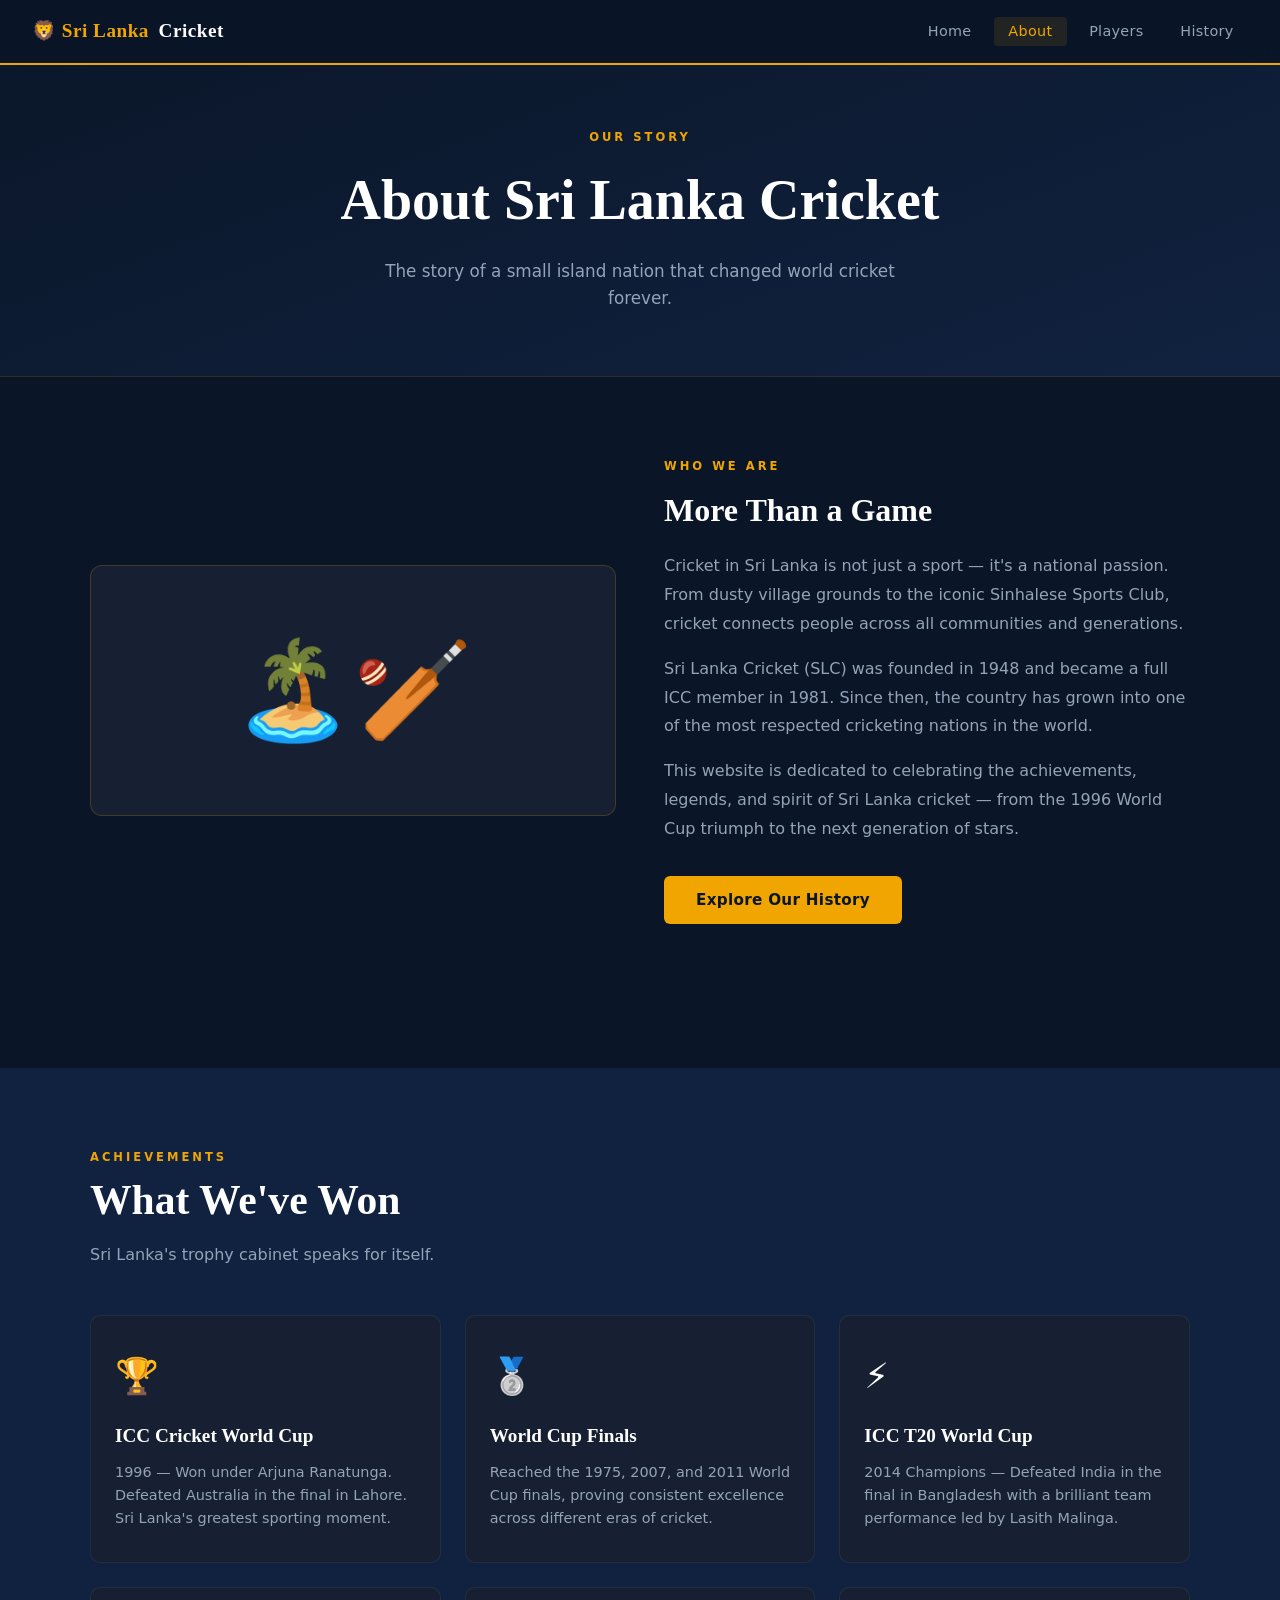
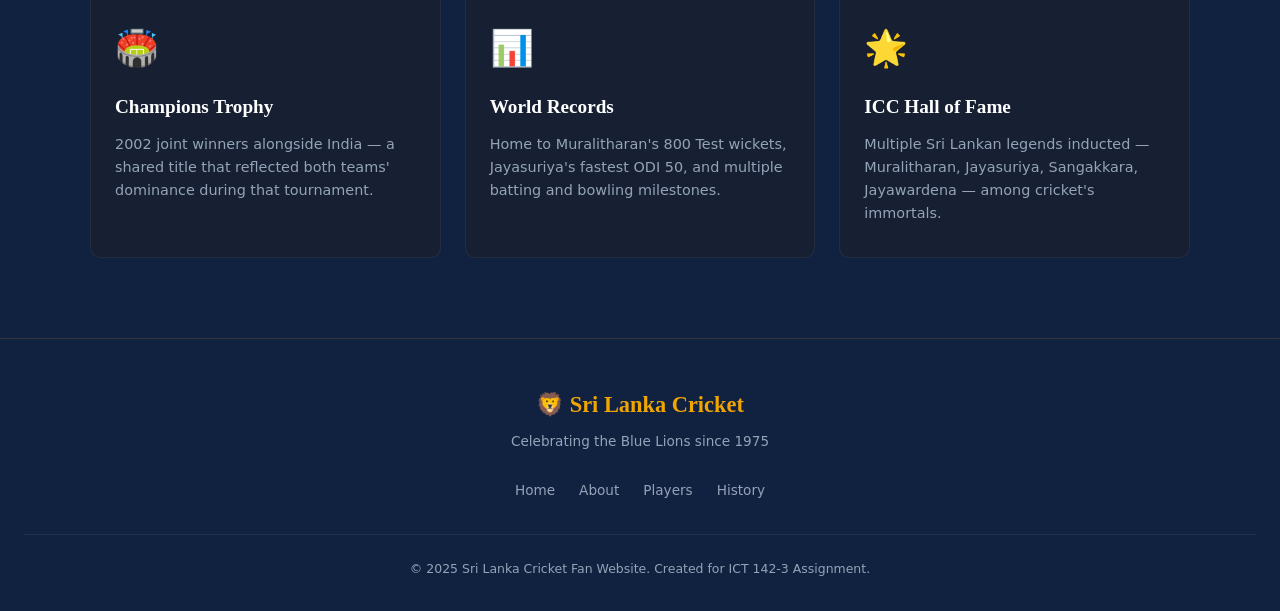
==== pages/about.html @ 24f9a492 "First Commit" ====
<!DOCTYPE html>
<html lang="en">
<head>
  <meta charset="UTF-8" />
  <meta name="viewport" content="width=device-width, initial-scale=1.0" />
  <title>Sri Lanka Cricket | About</title>
  <link rel="stylesheet" href="../css/style.css" />
</head>
<body>

  <nav>
    <a href="../index.html" class="nav-logo">🦁 Sri Lanka <span>Cricket</span></a>
    <ul class="nav-links">
      <li><a href="../index.html">Home</a></li>
      <li><a href="about.html">About</a></li>
      <li><a href="players.html">Players</a></li>
      <li><a href="history.html">History</a></li>
    </ul>
    <button class="hamburger" aria-label="Menu">
      <span></span><span></span><span></span>
    </button>
  </nav>

  <div class="page-hero">
    <div class="section-label">Our Story</div>
    <h1>About Sri Lanka Cricket</h1>
    <p>The story of a small island nation that changed world cricket forever.</p>
  </div>


  <section>
    <div class="container">
      <div class="about-grid">
        <div class="about-visual">🏝️🏏</div>
        <div class="about-text">
          <div class="section-label">Who We Are</div>
          <h2>More Than a Game</h2>
          <p>Cricket in Sri Lanka is not just a sport — it's a national passion. From dusty village grounds to the iconic Sinhalese Sports Club, cricket connects people across all communities and generations.</p>
          <p>Sri Lanka Cricket (SLC) was founded in 1948 and became a full ICC member in 1981. Since then, the country has grown into one of the most respected cricketing nations in the world.</p>
          <p>This website is dedicated to celebrating the achievements, legends, and spirit of Sri Lanka cricket — from the 1996 World Cup triumph to the next generation of stars.</p>
          <a href="history.html" class="btn btn-gold" style="margin-top: 1rem; display: inline-block;">Explore Our History</a>
        </div>
      </div>
    </div>
  </section>

  <section style="background: var(--navy-mid);">
    <div class="container">
      <div class="section-label">Achievements</div>
      <h2 class="section-title">What We've Won</h2>
      <p class="section-sub">Sri Lanka's trophy cabinet speaks for itself.</p>
      <div class="cards-grid">
        <div class="card">
          <div class="card-icon">🏆</div>
          <h3>ICC Cricket World Cup</h3>
          <p>1996 — Won under Arjuna Ranatunga. Defeated Australia in the final in Lahore. Sri Lanka's greatest sporting moment.</p>
        </div>
        <div class="card">
          <div class="card-icon">🥈</div>
          <h3>World Cup Finals</h3>
          <p>Reached the 1975, 2007, and 2011 World Cup finals, proving consistent excellence across different eras of cricket.</p>
        </div>
        <div class="card">
          <div class="card-icon">⚡</div>
          <h3>ICC T20 World Cup</h3>
          <p>2014 Champions — Defeated India in the final in Bangladesh with a brilliant team performance led by Lasith Malinga.</p>
        </div>
        <div class="card">
          <div class="card-icon">🏟️</div>
          <h3>Champions Trophy</h3>
          <p>2002 joint winners alongside India — a shared title that reflected both teams' dominance during that tournament.</p>
        </div>
        <div class="card">
          <div class="card-icon">📊</div>
          <h3>World Records</h3>
          <p>Home to Muralitharan's 800 Test wickets, Jayasuriya's fastest ODI 50, and multiple batting and bowling milestones.</p>
        </div>
        <div class="card">
          <div class="card-icon">🌟</div>
          <h3>ICC Hall of Fame</h3>
          <p>Multiple Sri Lankan legends inducted — Muralitharan, Jayasuriya, Sangakkara, Jayawardena — among cricket's immortals.</p>
        </div>
      </div>
    </div>
  </section>


  <footer>
    <div class="footer-logo">🦁 Sri Lanka Cricket</div>
    <div class="footer-tagline">Celebrating the Blue Lions since 1975</div>
    <ul class="footer-links">
      <li><a href="../index.html">Home</a></li>
      <li><a href="about.html">About</a></li>
      <li><a href="players.html">Players</a></li>
      <li><a href="history.html">History</a></li>
    </ul>
    <div class="footer-copy">© 2025 Sri Lanka Cricket Fan Website. Created for ICT 142-3 Assignment.</div>
  </footer>

  <script src="../js/main.js"></script>
</body>
</html>
---- css/style.css ----
* {
  margin: 0;
  padding: 0;
  box-sizing: border-box;
}

:root {
  --navy: #0a1628;
  --navy-mid: #112240;
  --gold: #f0a500;
  --gold-light: #ffd166;
  --blue: #1a56db;
  --blue-light: #3b82f6;
  --white: #ffffff;
  --gray: #94a3b8;
  --gray-light: #e2e8f0;
  --card-bg: #162032;
  --font-display: 'Georgia', serif;
  --font-body: 'Segoe UI', system-ui, sans-serif;
}

html { scroll-behavior: smooth; }

body {
  font-family: var(--font-body);
  background-color: var(--navy);
  color: var(--white);
  line-height: 1.6;
}


nav {
  position: fixed;
  top: 0; left: 0; right: 0;
  z-index: 1000;
  background: rgba(10, 22, 40, 0.95);
  backdrop-filter: blur(10px);
  border-bottom: 2px solid var(--gold);
  padding: 0 2rem;
  display: flex;
  align-items: center;
  justify-content: space-between;
  height: 65px;
}

.nav-logo {
  display: flex;
  align-items: center;
  gap: 0.6rem;
  text-decoration: none;
  font-family: var(--font-display);
  font-size: 1.2rem;
  font-weight: bold;
  color: var(--gold);
  letter-spacing: 0.5px;
}

.nav-logo span { color: var(--white); }

.nav-links {
  display: flex;
  list-style: none;
  gap: 0.5rem;
}

.nav-links a {
  text-decoration: none;
  color: var(--gray);
  padding: 0.4rem 0.9rem;
  border-radius: 4px;
  font-size: 0.9rem;
  font-weight: 500;
  transition: all 0.2s;
  letter-spacing: 0.3px;
}

.nav-links a:hover,
.nav-links a.active {
  color: var(--gold);
  background: rgba(240, 165, 0, 0.1);
}

.hamburger {
  display: none;
  flex-direction: column;
  gap: 5px;
  cursor: pointer;
  background: none;
  border: none;
  padding: 4px;
}

.hamburger span {
  display: block;
  width: 25px;
  height: 2px;
  background: var(--gold);
  transition: all 0.3s;
}

/
.hero {
  min-height: 100vh;
  display: flex;
  align-items: center;
  justify-content: center;
  text-align: center;
  padding: 6rem 1.5rem 4rem;
  background:
    linear-gradient(160deg, rgba(10,22,40,0.92) 0%, rgba(17,34,64,0.95) 100%),
    url('https://images.unsplash.com/photo-1540747913346-19e32dc3e97e?w=1400') center/cover no-repeat;
  position: relative;
  overflow: hidden;
}

.hero::before {
  content: '';
  position: absolute;
  bottom: -2px; left: 0; right: 0;
  height: 80px;
  background: linear-gradient(to bottom, transparent, var(--navy));
}

.hero-eyebrow {
  display: inline-block;
  font-size: 0.75rem;
  font-weight: 700;
  letter-spacing: 3px;
  text-transform: uppercase;
  color: var(--gold);
  border: 1px solid rgba(240,165,0,0.4);
  padding: 0.3rem 1rem;
  border-radius: 20px;
  margin-bottom: 1.5rem;
}

.hero h1 {
  font-family: var(--font-display);
  font-size: clamp(2.2rem, 6vw, 4.5rem);
  font-weight: bold;
  line-height: 1.1;
  margin-bottom: 1.2rem;
  letter-spacing: -0.5px;
}

.hero h1 em {
  font-style: normal;
  color: var(--gold);
}

.hero p {
  font-size: clamp(1rem, 2vw, 1.2rem);
  color: var(--gray);
  max-width: 560px;
  margin: 0 auto 2.5rem;
}

.hero-btns {
  display: flex;
  gap: 1rem;
  justify-content: center;
  flex-wrap: wrap;
}

.btn {
  display: inline-block;
  text-decoration: none;
  padding: 0.75rem 2rem;
  border-radius: 6px;
  font-weight: 600;
  font-size: 0.95rem;
  cursor: pointer;
  border: none;
  transition: all 0.25s;
  letter-spacing: 0.3px;
}

.btn-gold {
  background: var(--gold);
  color: var(--navy);
}

.btn-gold:hover {
  background: var(--gold-light);
  transform: translateY(-2px);
  box-shadow: 0 6px 20px rgba(240,165,0,0.3);
}

.btn-outline {
  background: transparent;
  color: var(--white);
  border: 1.5px solid rgba(255,255,255,0.3);
}

.btn-outline:hover {
  border-color: var(--gold);
  color: var(--gold);
}

section {
  padding: 5rem 1.5rem;
}

.container {
  max-width: 1100px;
  margin: 0 auto;
}

.section-label {
  font-size: 0.72rem;
  font-weight: 700;
  letter-spacing: 3px;
  text-transform: uppercase;
  color: var(--gold);
  margin-bottom: 0.6rem;
}

.section-title {
  font-family: var(--font-display);
  font-size: clamp(1.8rem, 4vw, 2.6rem);
  font-weight: bold;
  margin-bottom: 1rem;
  line-height: 1.2;
}

.section-sub {
  color: var(--gray);
  max-width: 600px;
  margin-bottom: 3rem;
  font-size: 1rem;
}

.stats-bar {
  background: var(--gold);
  padding: 1.5rem;
  display: flex;
  justify-content: center;
  gap: 3rem;
  flex-wrap: wrap;
}

.stat-item { text-align: center; }

.stat-num {
  display: block;
  font-family: var(--font-display);
  font-size: 2rem;
  font-weight: bold;
  color: var(--navy);
  line-height: 1;
}

.stat-label {
  font-size: 0.75rem;
  font-weight: 600;
  color: var(--navy-mid);
  letter-spacing: 1px;
  text-transform: uppercase;
}

.cards-grid {
  display: grid;
  grid-template-columns: repeat(auto-fit, minmax(280px, 1fr));
  gap: 1.5rem;
}

.card {
  background: var(--card-bg);
  border-radius: 10px;
  padding: 2rem 1.5rem;
  border: 1px solid rgba(255,255,255,0.06);
  transition: transform 0.25s, border-color 0.25s;
}

.card:hover {
  transform: translateY(-4px);
  border-color: rgba(240,165,0,0.3);
}

.card-icon {
  font-size: 2.2rem;
  margin-bottom: 1rem;
}

.card h3 {
  font-family: var(--font-display);
  font-size: 1.2rem;
  margin-bottom: 0.6rem;
  color: var(--white);
}

.card p {
  color: var(--gray);
  font-size: 0.9rem;
  line-height: 1.6;
}

.players-grid {
  display: grid;
  grid-template-columns: repeat(auto-fit, minmax(220px, 1fr));
  gap: 1.5rem;
}

.player-card {
  background: var(--card-bg);
  border-radius: 12px;
  overflow: hidden;
  border: 1px solid rgba(255,255,255,0.06);
  transition: transform 0.25s, border-color 0.25s;
  text-align: center;
}

.player-card:hover {
  transform: translateY(-5px);
  border-color: var(--gold);
}

.player-avatar {
  width: 100%;
  height: 160px;
  display: flex;
  align-items: center;
  justify-content: center;
  font-size: 4rem;
  background: linear-gradient(135deg, var(--navy-mid), var(--card-bg));
}

.player-info {
  padding: 1.2rem 1rem;
}

.player-info h3 {
  font-family: var(--font-display);
  font-size: 1.05rem;
  margin-bottom: 0.2rem;
}

.player-role {
  font-size: 0.78rem;
  color: var(--gold);
  font-weight: 600;
  letter-spacing: 1px;
  text-transform: uppercase;
  margin-bottom: 0.8rem;
}

.player-stats {
  display: flex;
  justify-content: center;
  gap: 1.5rem;
}

.p-stat { text-align: center; }

.p-stat-num {
  display: block;
  font-size: 1.1rem;
  font-weight: bold;
  color: var(--gold-light);
}

.p-stat-label {
  font-size: 0.7rem;
  color: var(--gray);
  text-transform: uppercase;
}

.page-hero {
  padding: 8rem 1.5rem 4rem;
  text-align: center;
  background: linear-gradient(160deg, var(--navy) 0%, var(--navy-mid) 100%);
  border-bottom: 1px solid rgba(240,165,0,0.15);
}

.page-hero h1 {
  font-family: var(--font-display);
  font-size: clamp(2rem, 5vw, 3.5rem);
  margin-bottom: 0.8rem;
}

.page-hero p {
  color: var(--gray);
  font-size: 1.05rem;
  max-width: 550px;
  margin: 0 auto;
}

.about-grid {
  display: grid;
  grid-template-columns: 1fr 1fr;
  gap: 3rem;
  align-items: center;
  margin-bottom: 4rem;
}

.about-visual {
  background: var(--card-bg);
  border: 1px solid rgba(240,165,0,0.2);
  border-radius: 12px;
  padding: 3rem;
  text-align: center;
  font-size: 6rem;
}

.about-text h2 {
  font-family: var(--font-display);
  font-size: 2rem;
  margin-bottom: 1rem;
}

.about-text p {
  color: var(--gray);
  margin-bottom: 1rem;
  line-height: 1.8;
}

footer {
  background: var(--navy-mid);
  border-top: 1px solid rgba(240,165,0,0.15);
  padding: 3rem 1.5rem 2rem;
  text-align: center;
}

.footer-logo {
  font-family: var(--font-display);
  font-size: 1.4rem;
  font-weight: bold;
  color: var(--gold);
  margin-bottom: 0.5rem;
}

.footer-tagline {
  color: var(--gray);
  font-size: 0.85rem;
  margin-bottom: 1.5rem;
}

.footer-links {
  display: flex;
  justify-content: center;
  gap: 1.5rem;
  list-style: none;
  margin-bottom: 2rem;
  flex-wrap: wrap;
}

.footer-links a {
  color: var(--gray);
  text-decoration: none;
  font-size: 0.85rem;
  transition: color 0.2s;
}

.footer-links a:hover { color: var(--gold); }

.footer-copy {
  color: var(--gray);
  font-size: 0.78rem;
  border-top: 1px solid rgba(255,255,255,0.06);
  padding-top: 1.5rem;
}

@media (max-width: 768px) {
  .nav-links {
    display: none;
    position: absolute;
    top: 65px;
    left: 0; right: 0;
    background: var(--navy);
    flex-direction: column;
    padding: 1rem;
    border-bottom: 2px solid var(--gold);
  }

  .nav-links.open { display: flex; }

  .hamburger { display: flex; }

  .contact-grid,
  .about-grid { grid-template-columns: 1fr; }

  .form-row { grid-template-columns: 1fr; }

  .stats-bar { gap: 1.5rem; }

  .timeline::before { left: 15px; }
  .timeline-dot { width: 32px; height: 32px; min-width: 32px; font-size: 1rem; }
}
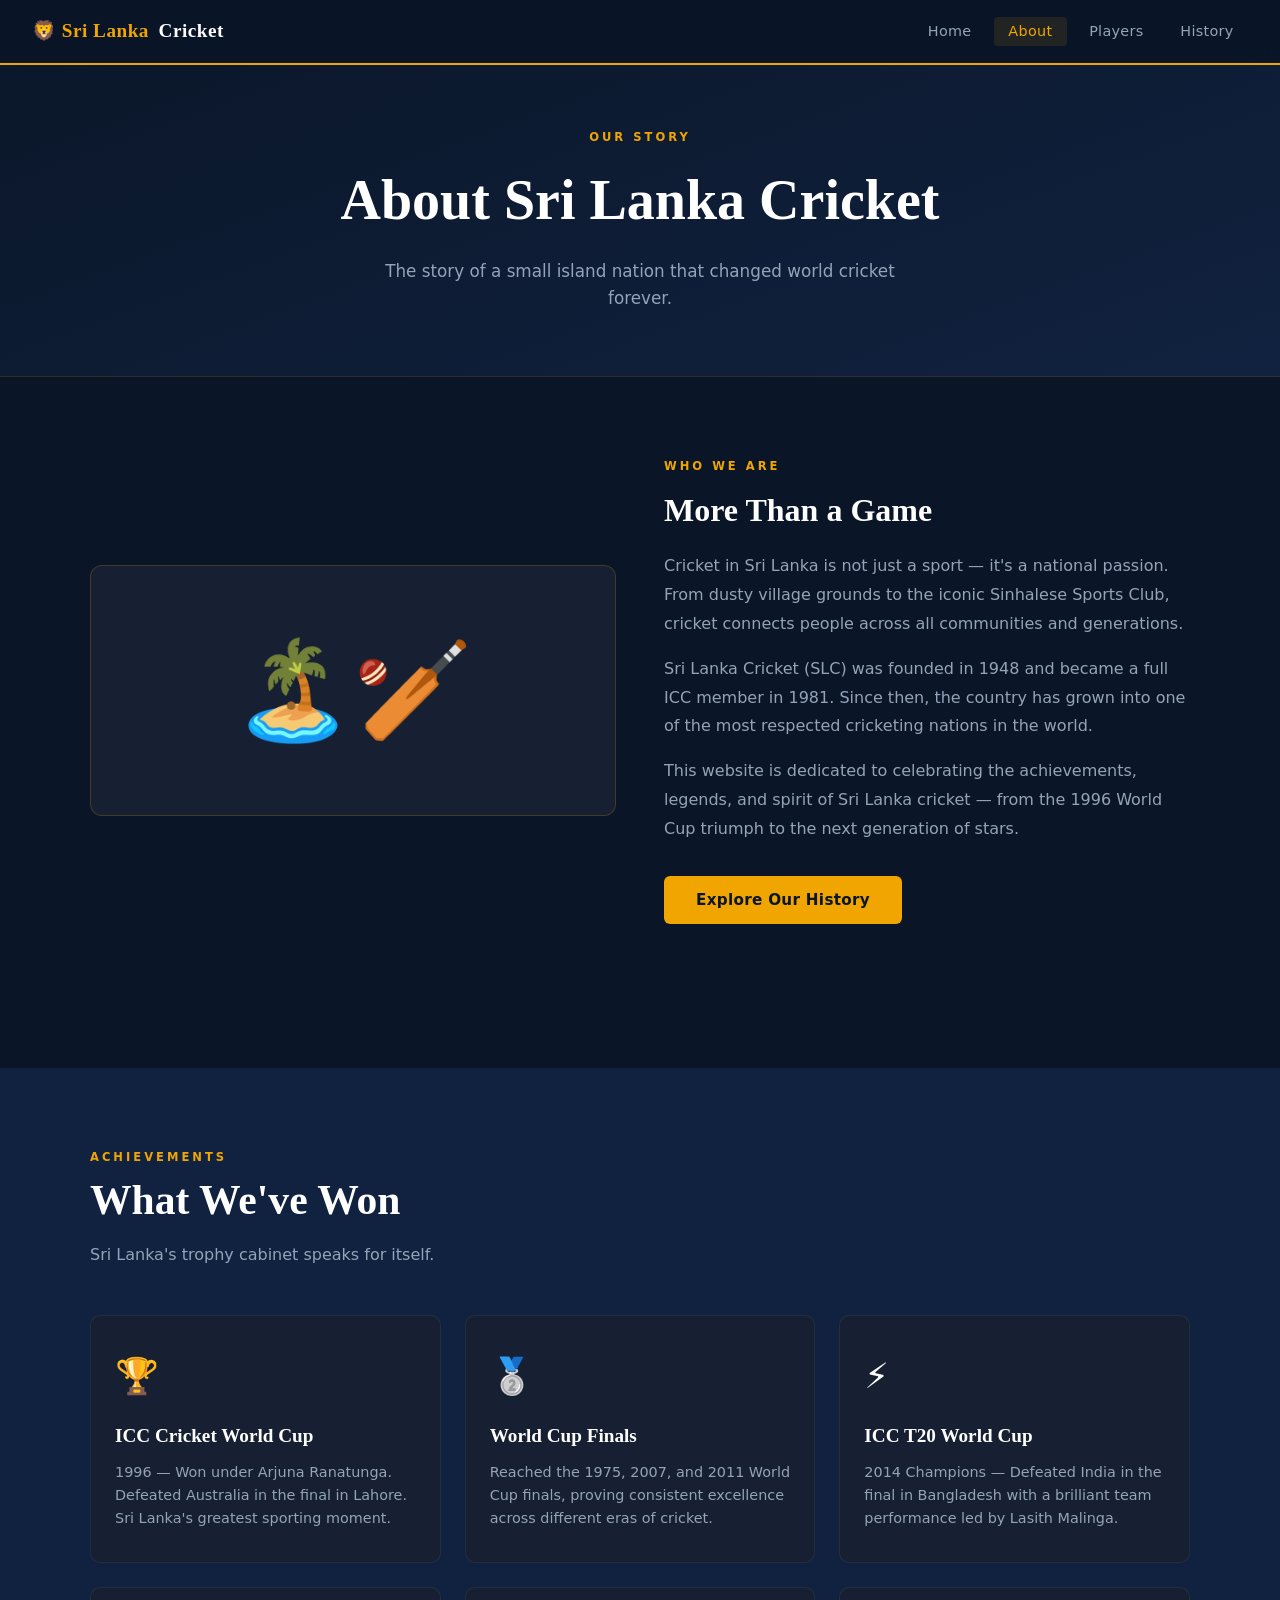
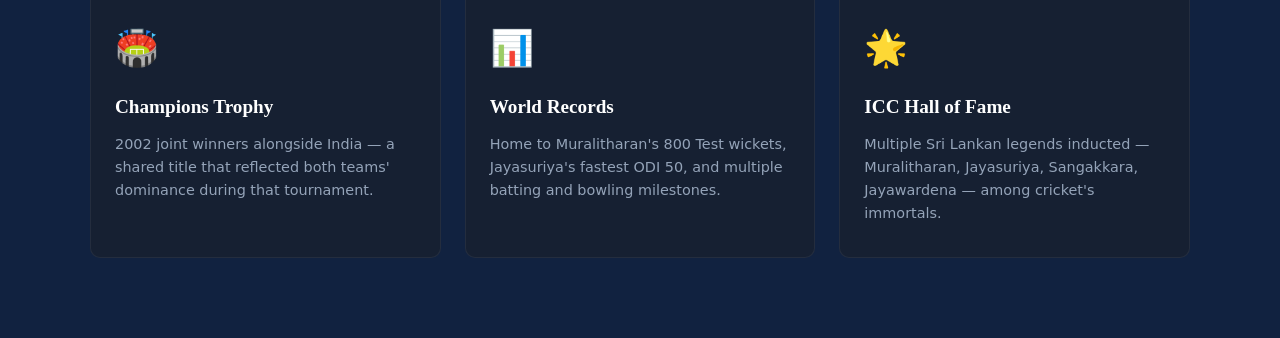
==== commit ae59e88b: "removed the footer" ====
--- a/pages/about.html
+++ b/pages/about.html
@@ -83,20 +83,6 @@
       </div>
     </div>
   </section>
-
-
-  <footer>
-    <div class="footer-logo">🦁 Sri Lanka Cricket</div>
-    <div class="footer-tagline">Celebrating the Blue Lions since 1975</div>
-    <ul class="footer-links">
-      <li><a href="../index.html">Home</a></li>
-      <li><a href="about.html">About</a></li>
-      <li><a href="players.html">Players</a></li>
-      <li><a href="history.html">History</a></li>
-    </ul>
-    <div class="footer-copy">© 2025 Sri Lanka Cricket Fan Website. Created for ICT 142-3 Assignment.</div>
-  </footer>
-
   <script src="../js/main.js"></script>
 </body>
 </html>
--- a/css/style.css
+++ b/css/style.css
@@ -415,52 +415,6 @@
   line-height: 1.8;
 }
 
-footer {
-  background: var(--navy-mid);
-  border-top: 1px solid rgba(240,165,0,0.15);
-  padding: 3rem 1.5rem 2rem;
-  text-align: center;
-}
-
-.footer-logo {
-  font-family: var(--font-display);
-  font-size: 1.4rem;
-  font-weight: bold;
-  color: var(--gold);
-  margin-bottom: 0.5rem;
-}
-
-.footer-tagline {
-  color: var(--gray);
-  font-size: 0.85rem;
-  margin-bottom: 1.5rem;
-}
-
-.footer-links {
-  display: flex;
-  justify-content: center;
-  gap: 1.5rem;
-  list-style: none;
-  margin-bottom: 2rem;
-  flex-wrap: wrap;
-}
-
-.footer-links a {
-  color: var(--gray);
-  text-decoration: none;
-  font-size: 0.85rem;
-  transition: color 0.2s;
-}
-
-.footer-links a:hover { color: var(--gold); }
-
-.footer-copy {
-  color: var(--gray);
-  font-size: 0.78rem;
-  border-top: 1px solid rgba(255,255,255,0.06);
-  padding-top: 1.5rem;
-}
-
 @media (max-width: 768px) {
   .nav-links {
     display: none;
